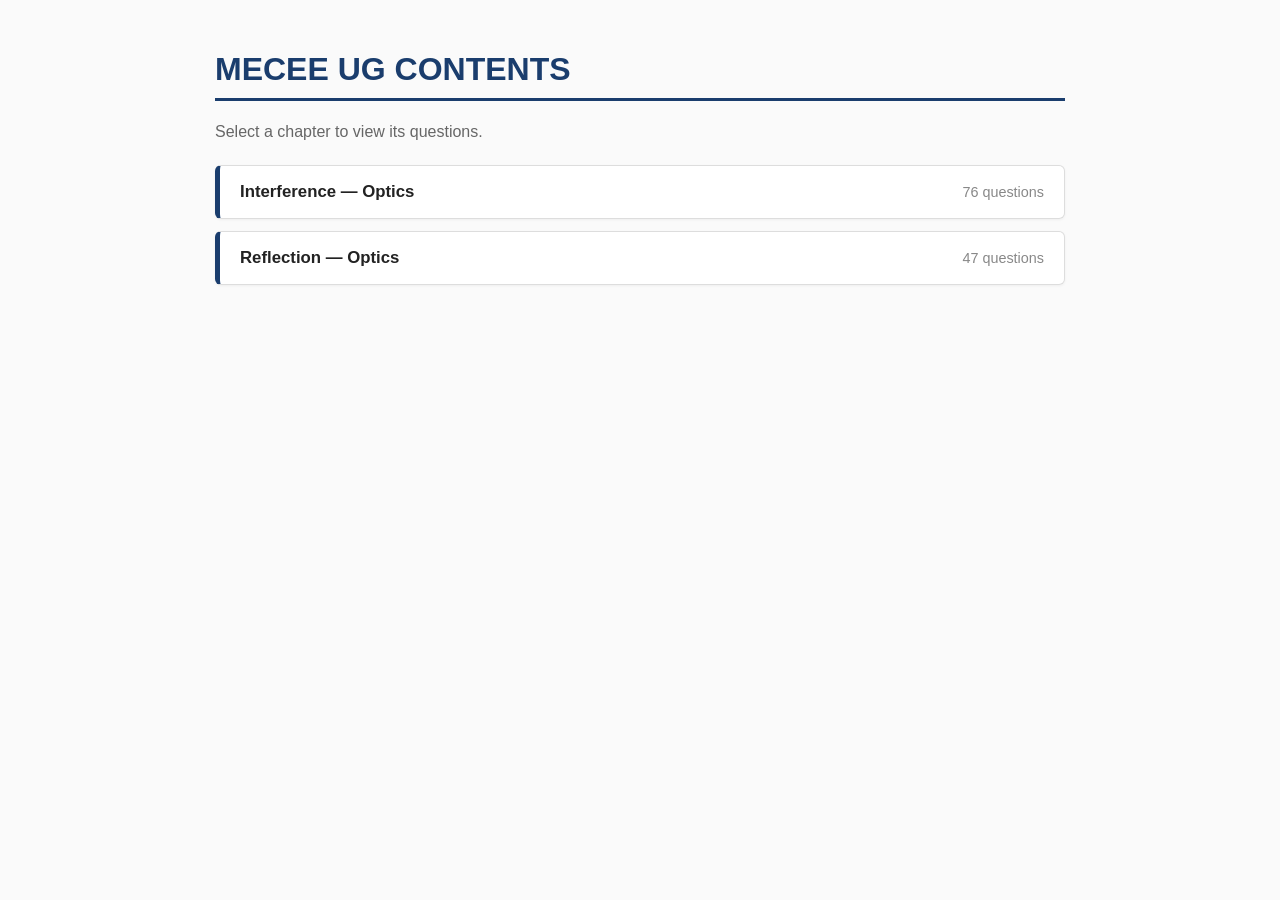
==== index.html @ c091c569 "Title Changed" ====
<!DOCTYPE html>
<html lang="en">
<head>
<meta charset="UTF-8">
<meta name="viewport" content="width=device-width, initial-scale=1.0">
<title>MECEE UG CONTENTS</title>
<link rel="stylesheet" href="style.css">
</head>
<body>

<div class="wrap">
  <h1>MECEE UG CONTENTS</h1>
  <p class="subtitle">Select a chapter to view its questions.</p>

  <div id="chapter-list" class="chapter-list">
    <p class="loading">Loading chapters…</p>
  </div>
</div>

<script>
  fetch('chapters.json')
    .then(res => {
      if (!res.ok) throw new Error('Could not load chapters.json');
      return res.json();
    })
    .then(chapters => {
      const container = document.getElementById('chapter-list');
      container.innerHTML = '';

      if (!chapters.length) {
        container.innerHTML = '<p class="loading">No chapters added yet.</p>';
        return;
      }

      chapters.forEach(ch => {
        const card = document.createElement('a');
        card.className = 'chapter-card';
        card.href = `chapter.html?id=${encodeURIComponent(ch.id)}`;
        card.innerHTML = `
          <span class="chapter-name">${ch.name}</span>
          <span class="chapter-count">${ch.count ? ch.count + ' questions' : ''}</span>
        `;
        container.appendChild(card);
      });
    })
    .catch(err => {
      document.getElementById('chapter-list').innerHTML =
        `<p class="error">Failed to load chapters: ${err.message}</p>`;
    });
</script>

</body>
</html>
---- style.css ----
body {
  font-family: 'Segoe UI', Arial, sans-serif;
  background: #fafafa;
  color: #222;
  margin: 0;
  padding: 0;
}

.wrap {
  max-width: 850px;
  margin: 0 auto;
  padding: 30px 20px 60px;
}

h1 {
  color: #1a3d6d;
  border-bottom: 3px solid #1a3d6d;
  padding-bottom: 10px;
}

.subtitle {
  color: #666;
  margin-bottom: 24px;
}

.loading, .error {
  color: #666;
  text-align: center;
  padding: 30px 0;
}

.error {
  color: #b00020;
}

/* ---- Chapter list (index.html) ---- */

.chapter-list {
  display: flex;
  flex-direction: column;
  gap: 12px;
}

.chapter-card {
  display: flex;
  justify-content: space-between;
  align-items: center;
  background: #fff;
  border: 1px solid #ddd;
  border-left: 5px solid #1a3d6d;
  border-radius: 6px;
  padding: 16px 20px;
  text-decoration: none;
  color: #222;
  box-shadow: 0 1px 3px rgba(0,0,0,0.05);
  transition: transform 0.1s ease, box-shadow 0.1s ease;
}

.chapter-card:hover {
  transform: translateY(-1px);
  box-shadow: 0 3px 8px rgba(0,0,0,0.1);
}

.chapter-name {
  font-weight: 600;
  font-size: 1.05em;
}

.chapter-count {
  color: #888;
  font-size: 0.9em;
}

/* ---- Question viewer (chapter.html) ---- */

.back-link {
  display: inline-block;
  margin-bottom: 14px;
  color: #1a3d6d;
  text-decoration: none;
  font-size: 0.95em;
}

.back-link:hover {
  text-decoration: underline;
}

.questions .question {
  background: #fff;
  border: 1px solid #ddd;
  border-left: 5px solid #1a3d6d;
  border-radius: 6px;
  padding: 14px 20px;
  margin-bottom: 16px;
  box-shadow: 0 1px 3px rgba(0,0,0,0.05);
}

.qnum {
  font-weight: bold;
  color: #1a3d6d;
  margin-right: 6px;
}

.qtext {
  font-weight: 600;
}

.options {
  list-style: none;
  padding-left: 8px;
  margin: 8px 0 0;
}

.options li {
  padding: 3px 0;
}

.options li .label {
  font-weight: bold;
  margin-right: 6px;
  color: #444;
}
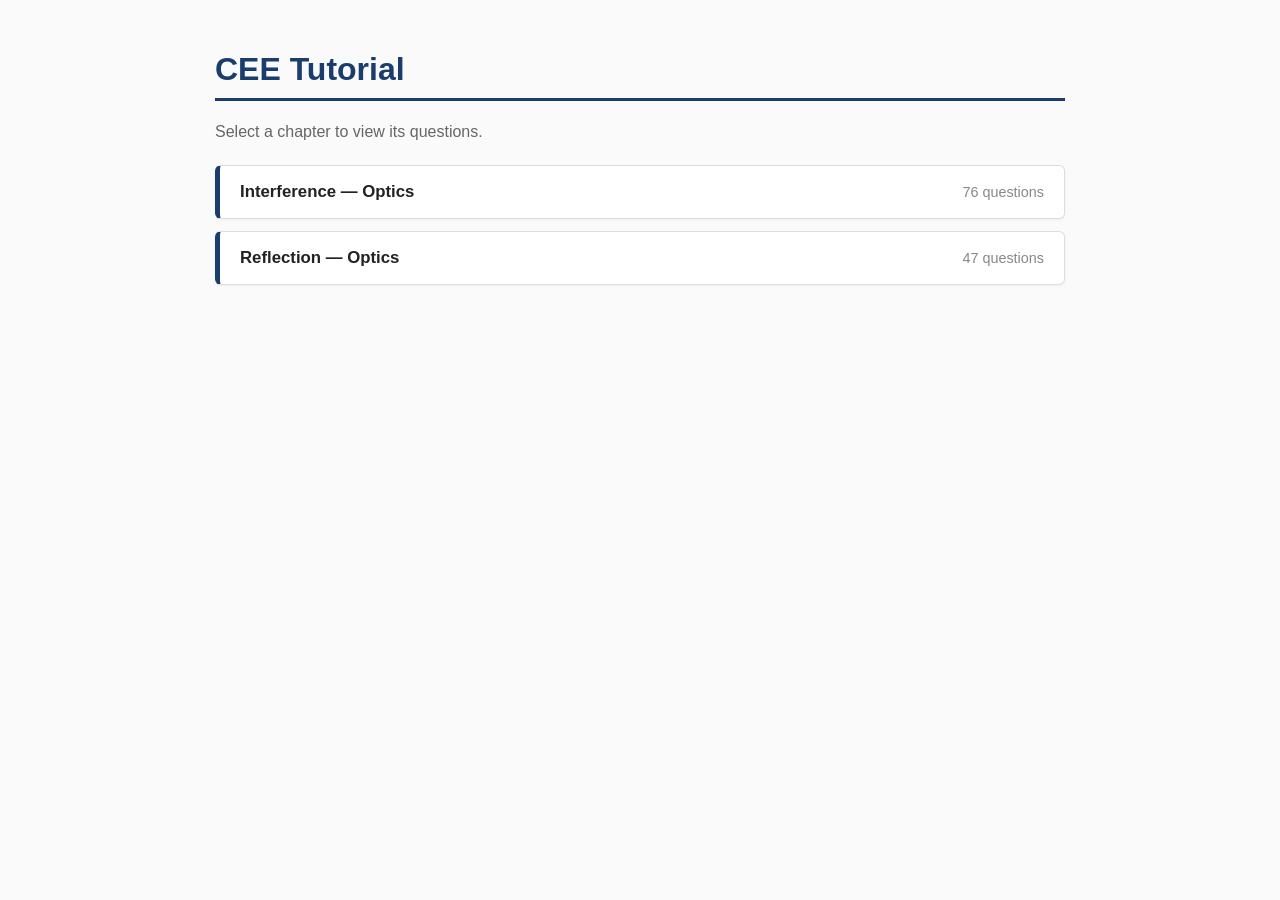
==== commit 776ccdf8: "CEE Tutorial" ====
--- a/index.html
+++ b/index.html
@@ -3,13 +3,13 @@
 <head>
 <meta charset="UTF-8">
 <meta name="viewport" content="width=device-width, initial-scale=1.0">
-<title>MECEE UG CONTENTS</title>
+<title>CEE Tutorial</title>
 <link rel="stylesheet" href="style.css">
 </head>
 <body>
 
 <div class="wrap">
-  <h1>MECEE UG CONTENTS</h1>
+  <h1>CEE Tutorial</h1>
   <p class="subtitle">Select a chapter to view its questions.</p>
 
   <div id="chapter-list" class="chapter-list">
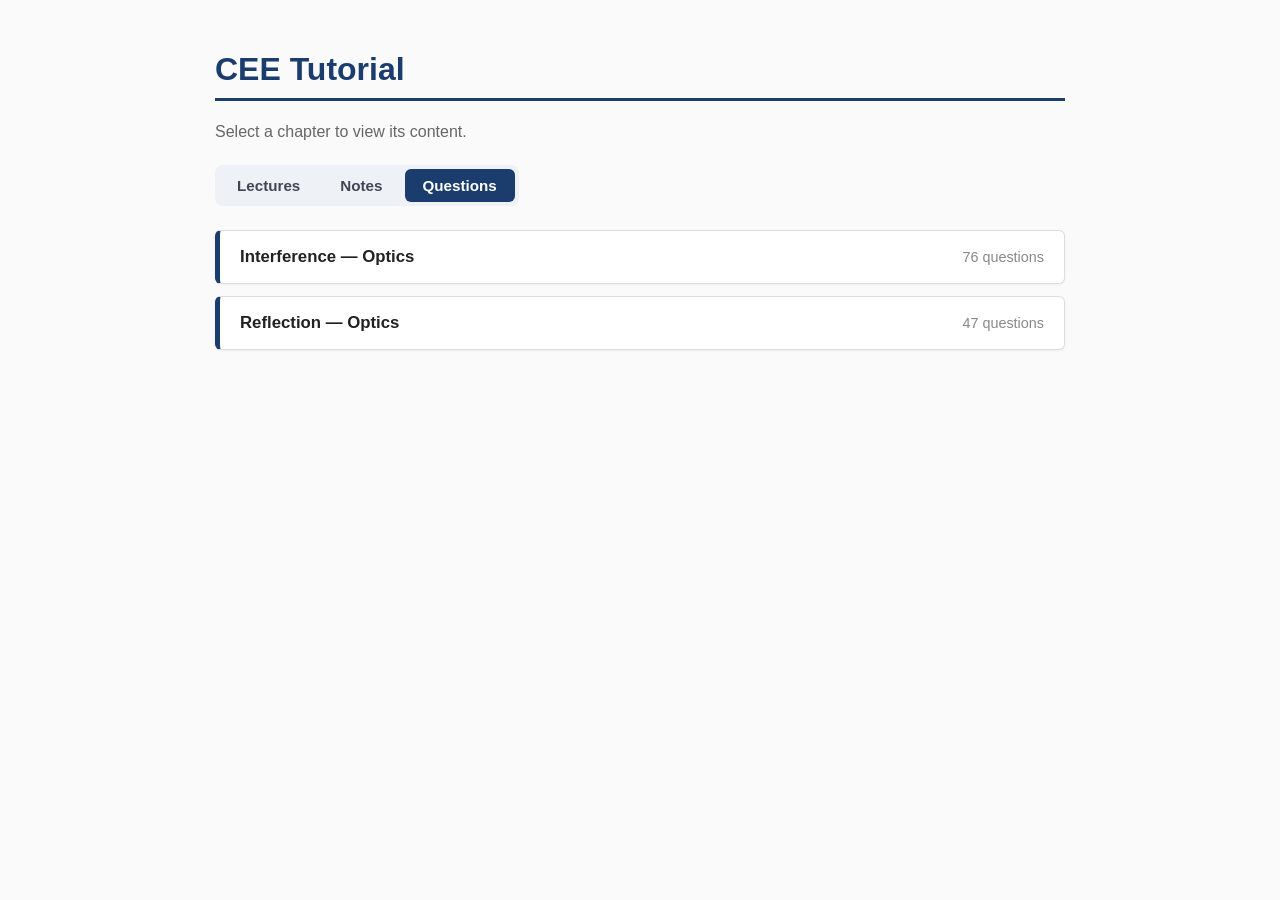
==== commit addfed29: "Added modes for lecture, notes, and questions" ====
--- a/index.html
+++ b/index.html
@@ -10,7 +10,13 @@
 
 <div class="wrap">
   <h1>CEE Tutorial</h1>
-  <p class="subtitle">Select a chapter to view its questions.</p>
+  <p class="subtitle">Select a chapter to view its content.</p>
+
+  <div id="mode-switch" class="mode-switch" role="tablist" aria-label="Content mode">
+    <button type="button" class="mode-btn" data-mode="lectures" role="tab">Lectures</button>
+    <button type="button" class="mode-btn" data-mode="notes" role="tab">Notes</button>
+    <button type="button" class="mode-btn" data-mode="questions" role="tab">Questions</button>
+  </div>
 
   <div id="chapter-list" class="chapter-list">
     <p class="loading">Loading chapters…</p>
@@ -18,30 +24,83 @@
 </div>
 
 <script>
+  const MODE_STORAGE_KEY = 'ceeMode';
+  const DEFAULT_MODE = 'questions';
+  const MODE_LABELS = { lectures: 'lecture', notes: 'note', questions: 'question' };
+
+  const modeButtons = document.querySelectorAll('.mode-btn');
+  let currentMode = localStorage.getItem(MODE_STORAGE_KEY) || DEFAULT_MODE;
+  if (!MODE_LABELS[currentMode]) currentMode = DEFAULT_MODE;
+
+  let chaptersData = null;
+
+  function setActiveButton() {
+    modeButtons.forEach(btn => {
+      const isActive = btn.dataset.mode === currentMode;
+      btn.classList.toggle('active', isActive);
+      btn.setAttribute('aria-selected', isActive ? 'true' : 'false');
+    });
+  }
+
+  function getModeEntry(ch, mode) {
+    // New schema: ch[mode] = { file, count }.
+    if (ch[mode] && ch[mode].file) return ch[mode];
+    // Legacy schema fallback: a flat { file, count } was always Questions-mode data.
+    if (mode === 'questions' && ch.file) return { file: ch.file, count: ch.count };
+    return null;
+  }
+
+  function renderChapters() {
+    const container = document.getElementById('chapter-list');
+    if (!chaptersData) return;
+    container.innerHTML = '';
+
+    if (!chaptersData.length) {
+      container.innerHTML = '<p class="loading">No chapters added yet.</p>';
+      return;
+    }
+
+    chaptersData.forEach(ch => {
+      const entry = getModeEntry(ch, currentMode);
+      const available = !!entry;
+
+      const card = document.createElement(available ? 'a' : 'div');
+      card.className = 'chapter-card' + (available ? '' : ' disabled');
+      if (available) {
+        card.href = `chapter.html?id=${encodeURIComponent(ch.id)}&mode=${encodeURIComponent(currentMode)}`;
+      }
+
+      const countLabel = available && entry.count
+        ? `${entry.count} ${MODE_LABELS[currentMode]}${entry.count === 1 ? '' : 's'}`
+        : (available ? '' : 'Coming soon');
+
+      card.innerHTML = `
+        <span class="chapter-name">${ch.name}</span>
+        <span class="chapter-count">${countLabel}</span>
+      `;
+      container.appendChild(card);
+    });
+  }
+
+  modeButtons.forEach(btn => {
+    btn.addEventListener('click', () => {
+      currentMode = btn.dataset.mode;
+      localStorage.setItem(MODE_STORAGE_KEY, currentMode);
+      setActiveButton();
+      renderChapters();
+    });
+  });
+
+  setActiveButton();
+
   fetch('chapters.json')
     .then(res => {
       if (!res.ok) throw new Error('Could not load chapters.json');
       return res.json();
     })
     .then(chapters => {
-      const container = document.getElementById('chapter-list');
-      container.innerHTML = '';
-
-      if (!chapters.length) {
-        container.innerHTML = '<p class="loading">No chapters added yet.</p>';
-        return;
-      }
-
-      chapters.forEach(ch => {
-        const card = document.createElement('a');
-        card.className = 'chapter-card';
-        card.href = `chapter.html?id=${encodeURIComponent(ch.id)}`;
-        card.innerHTML = `
-          <span class="chapter-name">${ch.name}</span>
-          <span class="chapter-count">${ch.count ? ch.count + ' questions' : ''}</span>
-        `;
-        container.appendChild(card);
-      });
+      chaptersData = chapters;
+      renderChapters();
     })
     .catch(err => {
       document.getElementById('chapter-list').innerHTML =
@@ -50,4 +109,4 @@
 </script>
 
 </body>
-</html>
+</html>
--- a/style.css
+++ b/style.css
@@ -31,6 +31,39 @@
 
 .error {
   color: #b00020;
+}
+
+/* ---- Mode switch (index.html) ---- */
+
+.mode-switch {
+  display: inline-flex;
+  background: #eef1f6;
+  border-radius: 8px;
+  padding: 4px;
+  margin-bottom: 24px;
+  gap: 4px;
+}
+
+.mode-btn {
+  border: none;
+  background: transparent;
+  color: #445;
+  font-family: inherit;
+  font-size: 0.95em;
+  font-weight: 600;
+  padding: 8px 18px;
+  border-radius: 6px;
+  cursor: pointer;
+  transition: background 0.15s ease, color 0.15s ease;
+}
+
+.mode-btn:hover {
+  color: #1a3d6d;
+}
+
+.mode-btn.active {
+  background: #1a3d6d;
+  color: #fff;
 }
 
 /* ---- Chapter list (index.html) ---- */
@@ -69,6 +102,21 @@
 .chapter-count {
   color: #888;
   font-size: 0.9em;
+}
+
+.chapter-card.disabled {
+  cursor: default;
+  opacity: 0.55;
+  border-left-color: #aaa;
+}
+
+.chapter-card.disabled:hover {
+  transform: none;
+  box-shadow: 0 1px 3px rgba(0,0,0,0.05);
+}
+
+.chapter-card.disabled .chapter-count {
+  font-style: italic;
 }
 
 /* ---- Question viewer (chapter.html) ---- */
@@ -119,4 +167,4 @@
   font-weight: bold;
   margin-right: 6px;
   color: #444;
-}
+}
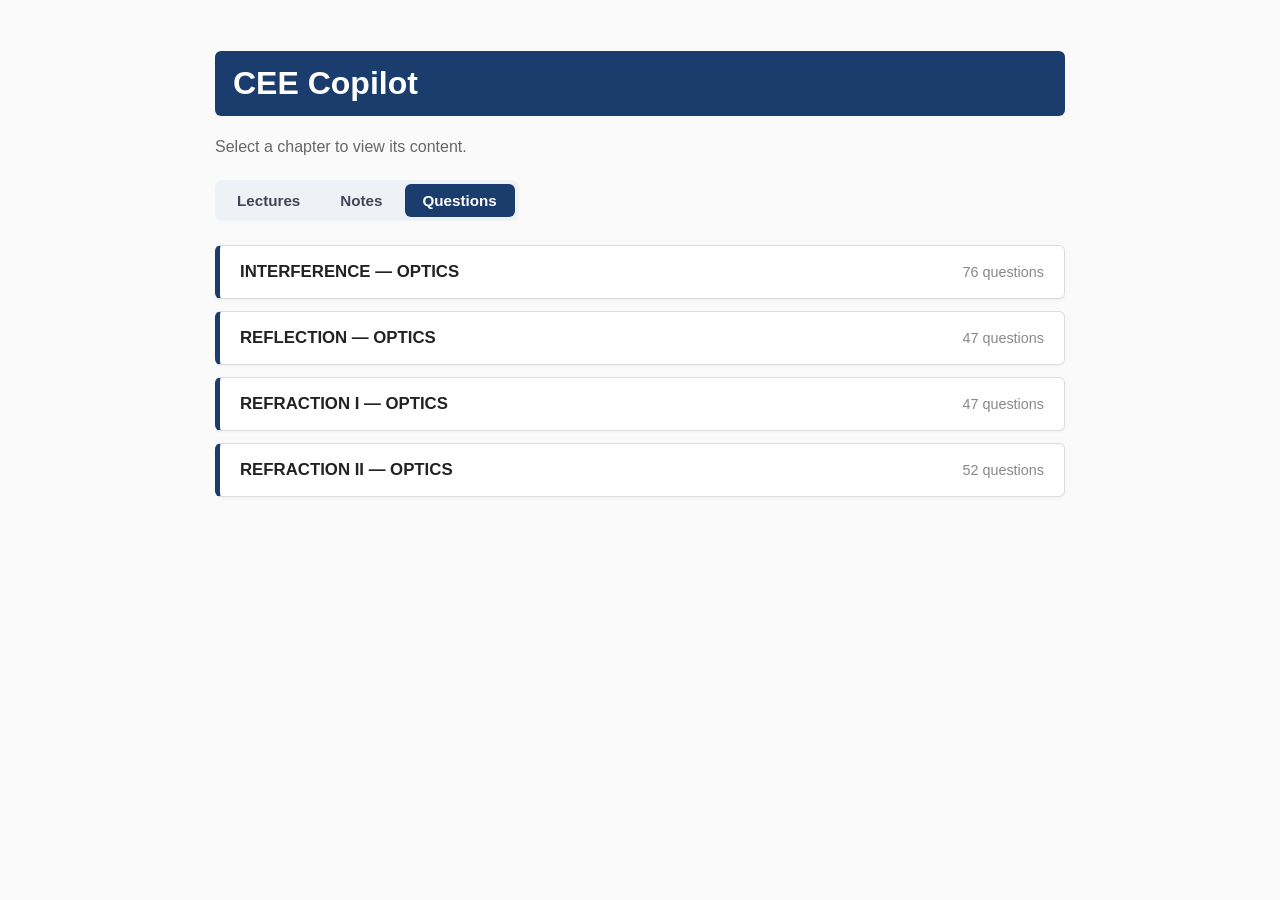
==== commit c0be89dc: "Rename app to CEE Copilot" ====
--- a/index.html
+++ b/index.html
@@ -3,13 +3,13 @@
 <head>
 <meta charset="UTF-8">
 <meta name="viewport" content="width=device-width, initial-scale=1.0">
-<title>CEE Tutorial</title>
+<title>CEE Copilot</title>
 <link rel="stylesheet" href="style.css">
 </head>
 <body>
 
 <div class="wrap">
-  <h1>CEE Tutorial</h1>
+  <h1 class="app-title">CEE Copilot</h1>
   <p class="subtitle">Select a chapter to view its content.</p>
 
   <div id="mode-switch" class="mode-switch" role="tablist" aria-label="Content mode">
@@ -62,17 +62,15 @@
 
     chaptersData.forEach(ch => {
       const entry = getModeEntry(ch, currentMode);
-      const available = !!entry;
+      if (!entry) return;
 
-      const card = document.createElement(available ? 'a' : 'div');
-      card.className = 'chapter-card' + (available ? '' : ' disabled');
-      if (available) {
-        card.href = `chapter.html?id=${encodeURIComponent(ch.id)}&mode=${encodeURIComponent(currentMode)}`;
-      }
+      const card = document.createElement('a');
+      card.className = 'chapter-card';
+      card.href = `chapter.html?id=${encodeURIComponent(ch.id)}&mode=${encodeURIComponent(currentMode)}`;
 
-      const countLabel = available && entry.count
+      const countLabel = entry.count
         ? `${entry.count} ${MODE_LABELS[currentMode]}${entry.count === 1 ? '' : 's'}`
-        : (available ? '' : 'Coming soon');
+        : '';
 
       card.innerHTML = `
         <span class="chapter-name">${ch.name}</span>
@@ -109,4 +107,4 @@
 </script>
 
 </body>
-</html>+</html>
--- a/style.css
+++ b/style.css
@@ -16,6 +16,14 @@
   color: #1a3d6d;
   border-bottom: 3px solid #1a3d6d;
   padding-bottom: 10px;
+}
+
+.app-title {
+  color: #fff;
+  background: #1a3d6d;
+  border: 0;
+  border-radius: 6px;
+  padding: 14px 18px;
 }
 
 .subtitle {
@@ -167,4 +175,89 @@
   font-weight: bold;
   margin-right: 6px;
   color: #444;
-}+}
+/* ---- Lecture cards (chapter.html, mode=lectures) ---- */
+
+.lectures {
+  display: grid;
+  grid-template-columns: repeat(auto-fill, minmax(240px, 1fr));
+  gap: 24px 16px;
+}
+
+.lecture-card {
+  display: flex;
+  flex-direction: column;
+  text-decoration: none;
+  color: #0f0f0f;
+}
+
+.lecture-card:hover .lecture-title-text {
+  color: #1a3d6d;
+}
+
+.lecture-thumb {
+  position: relative;
+  width: 100%;
+  aspect-ratio: 16 / 9;
+  background: #000;
+  border-radius: 12px;
+  overflow: hidden;
+}
+
+.lecture-thumb img {
+  width: 100%;
+  height: 100%;
+  object-fit: cover;
+  display: block;
+  transition: transform 0.15s ease;
+}
+
+.lecture-card:hover .lecture-thumb img {
+  transform: scale(1.03);
+}
+
+.lecture-thumb::after {
+  content: '';
+  position: absolute;
+  inset: 0;
+  border-radius: 12px;
+  box-shadow: inset 0 0 0 1px rgba(0,0,0,0.08);
+}
+
+.lecture-thumb .play-badge {
+  position: absolute;
+  right: 8px;
+  bottom: 8px;
+  width: 34px;
+  height: 34px;
+  border-radius: 50%;
+  background: rgba(0,0,0,0.65);
+  display: flex;
+  align-items: center;
+  justify-content: center;
+}
+
+.lecture-thumb .play-badge svg {
+  width: 14px;
+  height: 14px;
+  fill: #fff;
+  margin-left: 2px;
+}
+
+.lecture-title {
+  display: flex;
+  align-items: flex-start;
+  padding-top: 10px;
+}
+
+.lecture-title-text {
+  font-size: 1.1em;
+  font-weight: 700;
+  line-height: 1.4;
+  overflow: hidden;
+  display: -webkit-box;
+  -webkit-line-clamp: 2;
+  line-clamp: 2;
+  -webkit-box-orient: vertical;
+  transition: color 0.1s ease;
+}
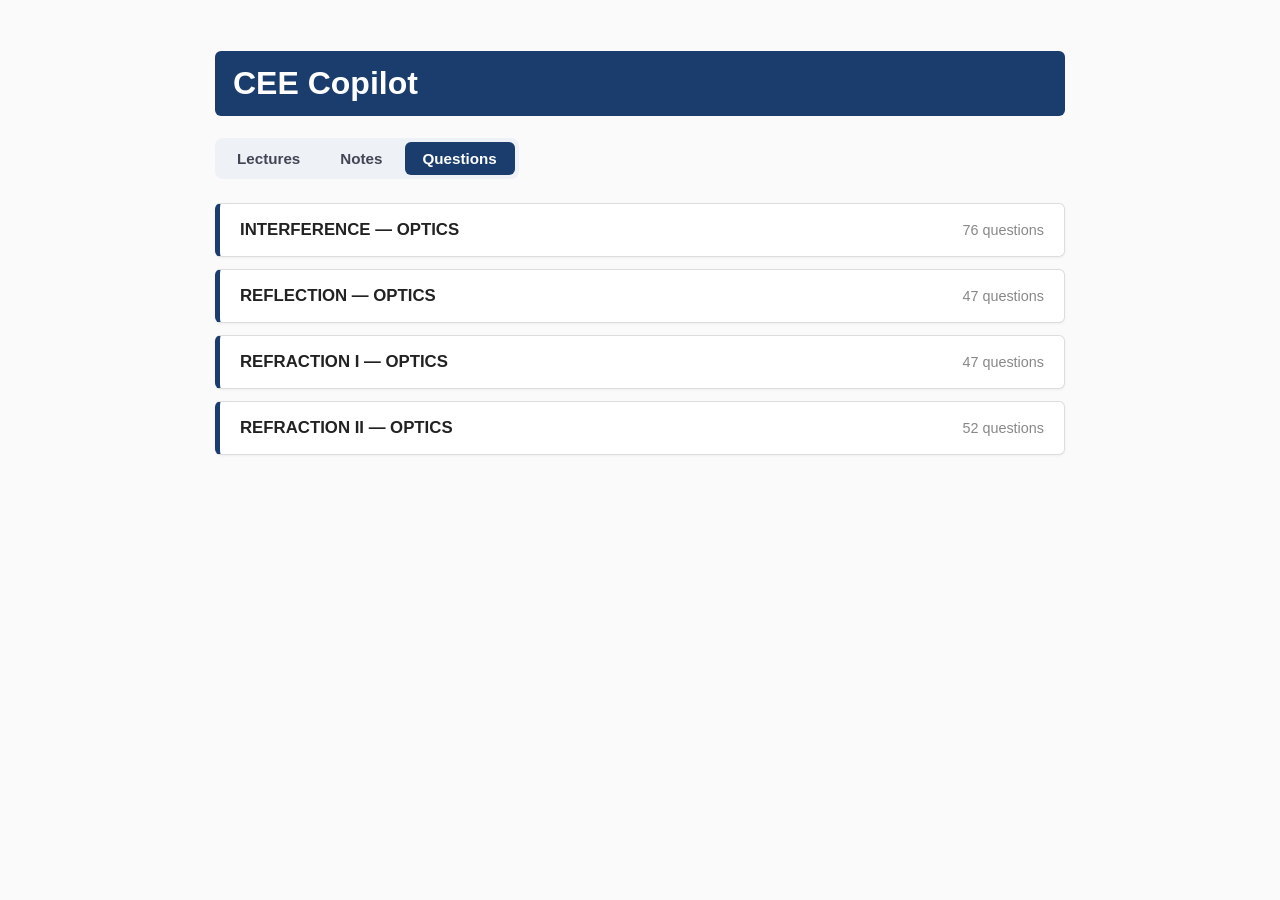
==== commit ab635a43: "Remove chapter selection subtitle" ====
--- a/index.html
+++ b/index.html
@@ -10,7 +10,6 @@
 
 <div class="wrap">
   <h1 class="app-title">CEE Copilot</h1>
-  <p class="subtitle">Select a chapter to view its content.</p>
 
   <div id="mode-switch" class="mode-switch" role="tablist" aria-label="Content mode">
     <button type="button" class="mode-btn" data-mode="lectures" role="tab">Lectures</button>
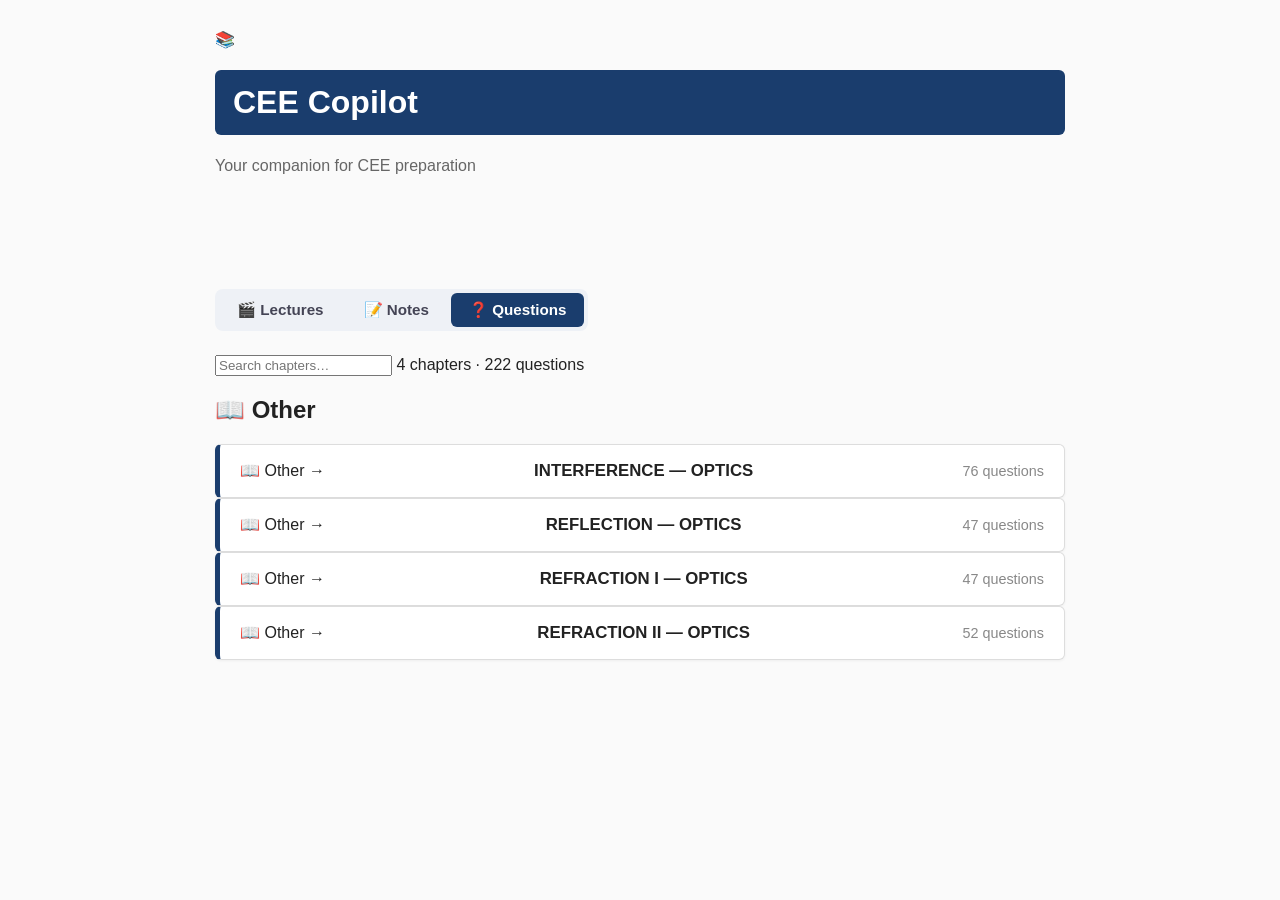
==== commit a2fe40cd: "Redesign website layout with modern UI" ====
--- a/index.html
+++ b/index.html
@@ -8,13 +8,34 @@
 </head>
 <body>
 
+<header class="site-header">
+  <div class="wrap">
+    <div class="brand">
+      <div class="brand-logo" aria-hidden="true">📚</div>
+      <div class="brand-text">
+        <h1 class="app-title">CEE Copilot</h1>
+        <p class="subtitle">Your companion for CEE preparation</p>
+      </div>
+    </div>
+  </div>
+</header>
+
 <div class="wrap">
-  <h1 class="app-title">CEE Copilot</h1>
-
   <div id="mode-switch" class="mode-switch" role="tablist" aria-label="Content mode">
-    <button type="button" class="mode-btn" data-mode="lectures" role="tab">Lectures</button>
-    <button type="button" class="mode-btn" data-mode="notes" role="tab">Notes</button>
-    <button type="button" class="mode-btn" data-mode="questions" role="tab">Questions</button>
+    <button type="button" class="mode-btn" data-mode="lectures" role="tab">
+      <span class="mode-icon" aria-hidden="true">🎬</span> Lectures
+    </button>
+    <button type="button" class="mode-btn" data-mode="notes" role="tab">
+      <span class="mode-icon" aria-hidden="true">📝</span> Notes
+    </button>
+    <button type="button" class="mode-btn" data-mode="questions" role="tab">
+      <span class="mode-icon" aria-hidden="true">❓</span> Questions
+    </button>
+  </div>
+
+  <div class="toolbar">
+    <input type="search" id="search-input" class="search-input" placeholder="Search chapters…" aria-label="Search chapters">
+    <span id="result-count" class="result-count"></span>
   </div>
 
   <div id="chapter-list" class="chapter-list">
@@ -26,12 +47,16 @@
   const MODE_STORAGE_KEY = 'ceeMode';
   const DEFAULT_MODE = 'questions';
   const MODE_LABELS = { lectures: 'lecture', notes: 'note', questions: 'question' };
+  const MODE_ICONS = { lectures: '🎬', notes: '📝', questions: '❓' };
 
   const modeButtons = document.querySelectorAll('.mode-btn');
+  const searchInput = document.getElementById('search-input');
+  const resultCount = document.getElementById('result-count');
   let currentMode = localStorage.getItem(MODE_STORAGE_KEY) || DEFAULT_MODE;
   if (!MODE_LABELS[currentMode]) currentMode = DEFAULT_MODE;
 
   let chaptersData = null;
+  let searchQuery = '';
 
   function setActiveButton() {
     modeButtons.forEach(btn => {
@@ -49,34 +74,103 @@
     return null;
   }
 
+  function getSubject(ch) {
+    const name = ch.name.toUpperCase();
+    if (name.includes('BOTANY')) return 'Botany';
+    if (name.includes('PHYSICS')) return 'Physics';
+    return 'Other';
+  }
+
+  function getSubjectIcon(subject) {
+    return subject === 'Botany' ? '🌿' : subject === 'Physics' ? '⚛️' : '📖';
+  }
+
+  function matchesSearch(ch) {
+    if (!searchQuery) return true;
+    const q = searchQuery.toLowerCase();
+    return ch.name.toLowerCase().includes(q) || getSubject(ch).toLowerCase().includes(q);
+  }
+
   function renderChapters() {
     const container = document.getElementById('chapter-list');
     if (!chaptersData) return;
     container.innerHTML = '';
 
-    if (!chaptersData.length) {
-      container.innerHTML = '<p class="loading">No chapters added yet.</p>';
+    const filtered = chaptersData.filter(ch => {
+      const entry = getModeEntry(ch, currentMode);
+      return entry && matchesSearch(ch);
+    });
+
+    if (!filtered.length) {
+      container.innerHTML = '<p class="empty-state">No chapters found. Try a different search or mode.</p>';
+      resultCount.textContent = '';
       return;
     }
 
-    chaptersData.forEach(ch => {
-      const entry = getModeEntry(ch, currentMode);
-      if (!entry) return;
-
-      const card = document.createElement('a');
-      card.className = 'chapter-card';
-      card.href = `chapter.html?id=${encodeURIComponent(ch.id)}&mode=${encodeURIComponent(currentMode)}`;
-
-      const countLabel = entry.count
-        ? `${entry.count} ${MODE_LABELS[currentMode]}${entry.count === 1 ? '' : 's'}`
-        : '';
-
-      card.innerHTML = `
-        <span class="chapter-name">${ch.name}</span>
-        <span class="chapter-count">${countLabel}</span>
-      `;
-      container.appendChild(card);
-    });
+    // Group by subject
+    const groups = {};
+    filtered.forEach(ch => {
+      const subject = getSubject(ch);
+      if (!groups[subject]) groups[subject] = [];
+      groups[subject].push(ch);
+    });
+
+    const subjectOrder = ['Physics', 'Botany', 'Other'];
+    const sortedSubjects = Object.keys(groups).sort((a, b) => {
+      const ia = subjectOrder.indexOf(a);
+      const ib = subjectOrder.indexOf(b);
+      return (ia === -1 ? 99 : ia) - (ib === -1 ? 99 : ib);
+    });
+
+    let totalCount = 0;
+    sortedSubjects.forEach(subject => {
+      const chapters = groups[subject];
+      const section = document.createElement('section');
+      section.className = 'subject-section';
+
+      const heading = document.createElement('h2');
+      heading.className = 'subject-heading';
+      heading.innerHTML = `<span class="subject-icon" aria-hidden="true">${getSubjectIcon(subject)}</span> ${subject}`;
+      section.appendChild(heading);
+
+      const list = document.createElement('div');
+      list.className = 'chapter-grid';
+
+      chapters.forEach(ch => {
+        const entry = getModeEntry(ch, currentMode);
+        if (!entry) return;
+
+        const count = entry.count || 0;
+        totalCount += count;
+
+        const card = document.createElement('a');
+        card.className = 'chapter-card';
+        card.href = `chapter.html?id=${encodeURIComponent(ch.id)}&mode=${encodeURIComponent(currentMode)}`;
+
+        const countLabel = count
+          ? `${count} ${MODE_LABELS[currentMode]}${count === 1 ? '' : 's'}`
+          : 'Coming soon';
+
+        card.innerHTML = `
+          <div class="card-top">
+            <span class="card-subject">${getSubjectIcon(subject)} ${subject}</span>
+            <span class="card-arrow" aria-hidden="true">→</span>
+          </div>
+          <div class="card-body">
+            <span class="chapter-name">${ch.name}</span>
+          </div>
+          <div class="card-footer">
+            <span class="chapter-count ${count ? '' : 'muted'}">${countLabel}</span>
+          </div>
+        `;
+        list.appendChild(card);
+      });
+
+      section.appendChild(list);
+      container.appendChild(section);
+    });
+
+    resultCount.textContent = `${filtered.length} chapter${filtered.length === 1 ? '' : 's'} · ${totalCount} ${MODE_LABELS[currentMode]}${totalCount === 1 ? '' : 's'}`;
   }
 
   modeButtons.forEach(btn => {
@@ -86,6 +180,11 @@
       setActiveButton();
       renderChapters();
     });
+  });
+
+  searchInput.addEventListener('input', () => {
+    searchQuery = searchInput.value.trim();
+    renderChapters();
   });
 
   setActiveButton();
@@ -106,4 +205,4 @@
 </script>
 
 </body>
-</html>
+</html>
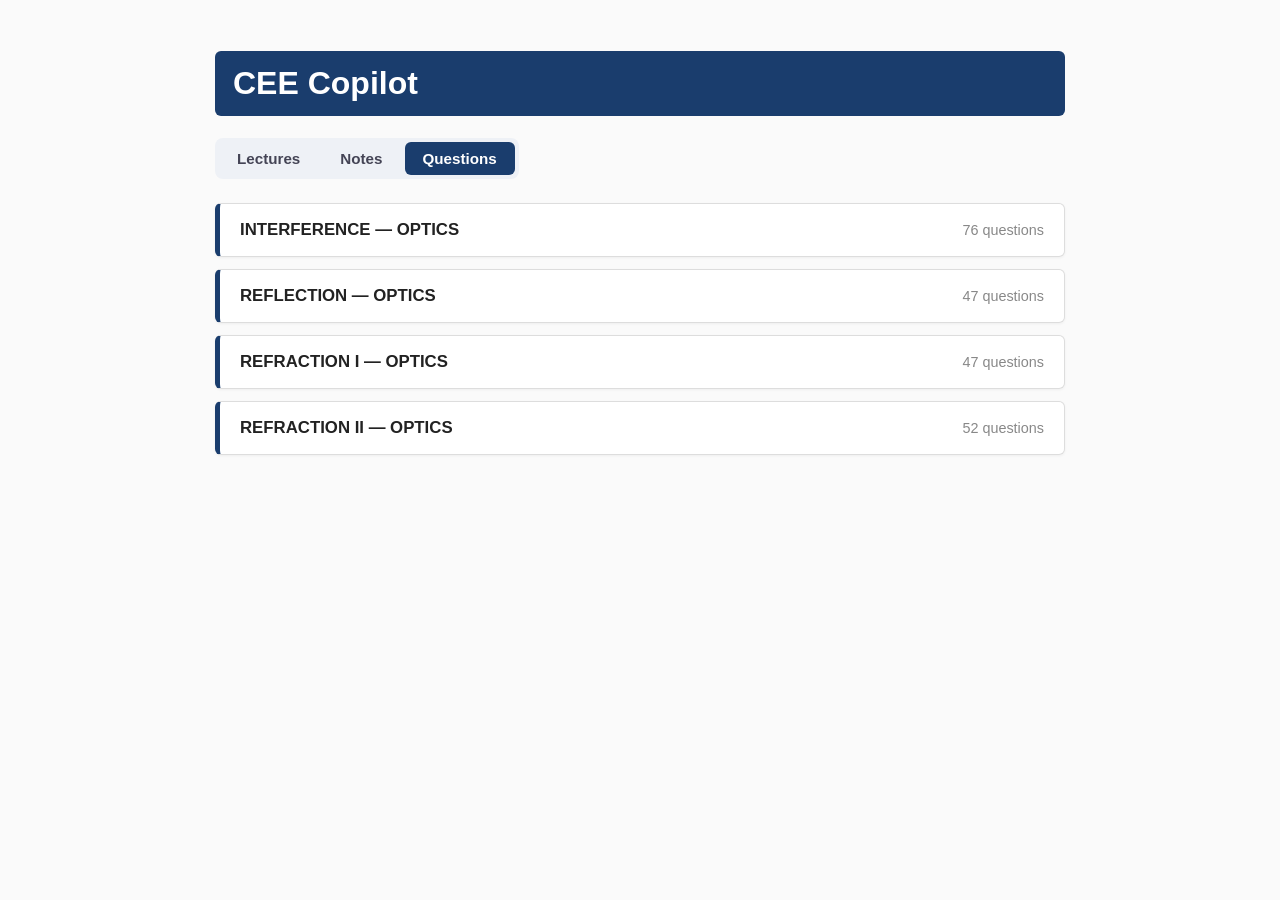
==== commit 85beac08: "Revert "Redesign website layout with modern UI" This reverts commit a2fe40cd1b83cb29a840a0c5754dbcf2" ====
--- a/index.html
+++ b/index.html
@@ -8,34 +8,13 @@
 </head>
 <body>
 
-<header class="site-header">
-  <div class="wrap">
-    <div class="brand">
-      <div class="brand-logo" aria-hidden="true">📚</div>
-      <div class="brand-text">
-        <h1 class="app-title">CEE Copilot</h1>
-        <p class="subtitle">Your companion for CEE preparation</p>
-      </div>
-    </div>
-  </div>
-</header>
+<div class="wrap">
+  <h1 class="app-title">CEE Copilot</h1>
 
-<div class="wrap">
   <div id="mode-switch" class="mode-switch" role="tablist" aria-label="Content mode">
-    <button type="button" class="mode-btn" data-mode="lectures" role="tab">
-      <span class="mode-icon" aria-hidden="true">🎬</span> Lectures
-    </button>
-    <button type="button" class="mode-btn" data-mode="notes" role="tab">
-      <span class="mode-icon" aria-hidden="true">📝</span> Notes
-    </button>
-    <button type="button" class="mode-btn" data-mode="questions" role="tab">
-      <span class="mode-icon" aria-hidden="true">❓</span> Questions
-    </button>
-  </div>
-
-  <div class="toolbar">
-    <input type="search" id="search-input" class="search-input" placeholder="Search chapters…" aria-label="Search chapters">
-    <span id="result-count" class="result-count"></span>
+    <button type="button" class="mode-btn" data-mode="lectures" role="tab">Lectures</button>
+    <button type="button" class="mode-btn" data-mode="notes" role="tab">Notes</button>
+    <button type="button" class="mode-btn" data-mode="questions" role="tab">Questions</button>
   </div>
 
   <div id="chapter-list" class="chapter-list">
@@ -47,16 +26,12 @@
   const MODE_STORAGE_KEY = 'ceeMode';
   const DEFAULT_MODE = 'questions';
   const MODE_LABELS = { lectures: 'lecture', notes: 'note', questions: 'question' };
-  const MODE_ICONS = { lectures: '🎬', notes: '📝', questions: '❓' };
 
   const modeButtons = document.querySelectorAll('.mode-btn');
-  const searchInput = document.getElementById('search-input');
-  const resultCount = document.getElementById('result-count');
   let currentMode = localStorage.getItem(MODE_STORAGE_KEY) || DEFAULT_MODE;
   if (!MODE_LABELS[currentMode]) currentMode = DEFAULT_MODE;
 
   let chaptersData = null;
-  let searchQuery = '';
 
   function setActiveButton() {
     modeButtons.forEach(btn => {
@@ -74,103 +49,34 @@
     return null;
   }
 
-  function getSubject(ch) {
-    const name = ch.name.toUpperCase();
-    if (name.includes('BOTANY')) return 'Botany';
-    if (name.includes('PHYSICS')) return 'Physics';
-    return 'Other';
-  }
-
-  function getSubjectIcon(subject) {
-    return subject === 'Botany' ? '🌿' : subject === 'Physics' ? '⚛️' : '📖';
-  }
-
-  function matchesSearch(ch) {
-    if (!searchQuery) return true;
-    const q = searchQuery.toLowerCase();
-    return ch.name.toLowerCase().includes(q) || getSubject(ch).toLowerCase().includes(q);
-  }
-
   function renderChapters() {
     const container = document.getElementById('chapter-list');
     if (!chaptersData) return;
     container.innerHTML = '';
 
-    const filtered = chaptersData.filter(ch => {
-      const entry = getModeEntry(ch, currentMode);
-      return entry && matchesSearch(ch);
-    });
-
-    if (!filtered.length) {
-      container.innerHTML = '<p class="empty-state">No chapters found. Try a different search or mode.</p>';
-      resultCount.textContent = '';
+    if (!chaptersData.length) {
+      container.innerHTML = '<p class="loading">No chapters added yet.</p>';
       return;
     }
 
-    // Group by subject
-    const groups = {};
-    filtered.forEach(ch => {
-      const subject = getSubject(ch);
-      if (!groups[subject]) groups[subject] = [];
-      groups[subject].push(ch);
+    chaptersData.forEach(ch => {
+      const entry = getModeEntry(ch, currentMode);
+      if (!entry) return;
+
+      const card = document.createElement('a');
+      card.className = 'chapter-card';
+      card.href = `chapter.html?id=${encodeURIComponent(ch.id)}&mode=${encodeURIComponent(currentMode)}`;
+
+      const countLabel = entry.count
+        ? `${entry.count} ${MODE_LABELS[currentMode]}${entry.count === 1 ? '' : 's'}`
+        : '';
+
+      card.innerHTML = `
+        <span class="chapter-name">${ch.name}</span>
+        <span class="chapter-count">${countLabel}</span>
+      `;
+      container.appendChild(card);
     });
-
-    const subjectOrder = ['Physics', 'Botany', 'Other'];
-    const sortedSubjects = Object.keys(groups).sort((a, b) => {
-      const ia = subjectOrder.indexOf(a);
-      const ib = subjectOrder.indexOf(b);
-      return (ia === -1 ? 99 : ia) - (ib === -1 ? 99 : ib);
-    });
-
-    let totalCount = 0;
-    sortedSubjects.forEach(subject => {
-      const chapters = groups[subject];
-      const section = document.createElement('section');
-      section.className = 'subject-section';
-
-      const heading = document.createElement('h2');
-      heading.className = 'subject-heading';
-      heading.innerHTML = `<span class="subject-icon" aria-hidden="true">${getSubjectIcon(subject)}</span> ${subject}`;
-      section.appendChild(heading);
-
-      const list = document.createElement('div');
-      list.className = 'chapter-grid';
-
-      chapters.forEach(ch => {
-        const entry = getModeEntry(ch, currentMode);
-        if (!entry) return;
-
-        const count = entry.count || 0;
-        totalCount += count;
-
-        const card = document.createElement('a');
-        card.className = 'chapter-card';
-        card.href = `chapter.html?id=${encodeURIComponent(ch.id)}&mode=${encodeURIComponent(currentMode)}`;
-
-        const countLabel = count
-          ? `${count} ${MODE_LABELS[currentMode]}${count === 1 ? '' : 's'}`
-          : 'Coming soon';
-
-        card.innerHTML = `
-          <div class="card-top">
-            <span class="card-subject">${getSubjectIcon(subject)} ${subject}</span>
-            <span class="card-arrow" aria-hidden="true">→</span>
-          </div>
-          <div class="card-body">
-            <span class="chapter-name">${ch.name}</span>
-          </div>
-          <div class="card-footer">
-            <span class="chapter-count ${count ? '' : 'muted'}">${countLabel}</span>
-          </div>
-        `;
-        list.appendChild(card);
-      });
-
-      section.appendChild(list);
-      container.appendChild(section);
-    });
-
-    resultCount.textContent = `${filtered.length} chapter${filtered.length === 1 ? '' : 's'} · ${totalCount} ${MODE_LABELS[currentMode]}${totalCount === 1 ? '' : 's'}`;
   }
 
   modeButtons.forEach(btn => {
@@ -180,11 +86,6 @@
       setActiveButton();
       renderChapters();
     });
-  });
-
-  searchInput.addEventListener('input', () => {
-    searchQuery = searchInput.value.trim();
-    renderChapters();
   });
 
   setActiveButton();
@@ -205,4 +106,4 @@
 </script>
 
 </body>
-</html>+</html>
